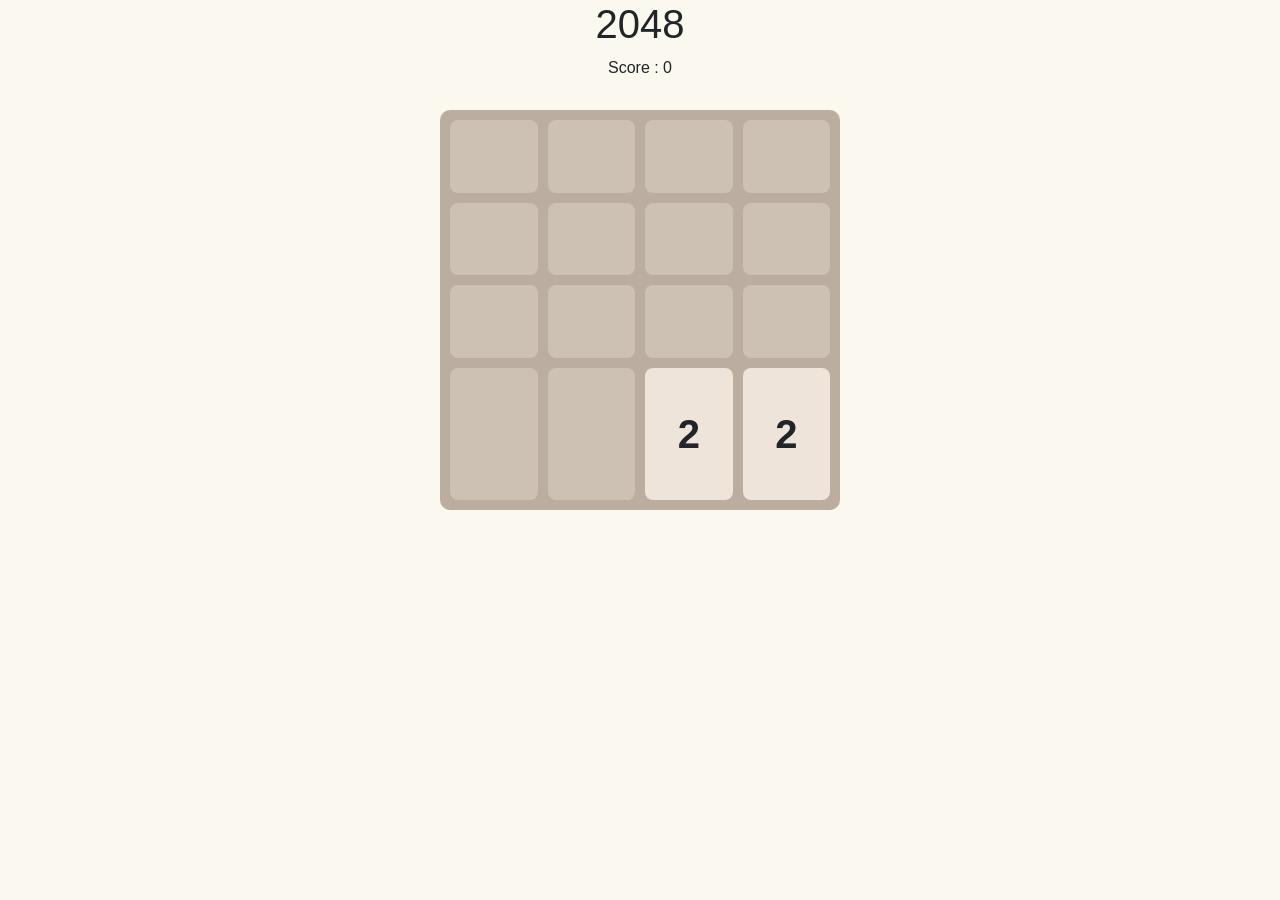
==== jeu.html @ 117e4043 "jeux" ====
<!DOCTYPE html>
<html lang="fr">
<head>
    <meta charset="UTF-8">
    <meta name="viewport" content="width=device-width, initial-scale=1.0">
    <link href="https://cdn.jsdelivr.net/npm/bootstrap@5.3.8/dist/css/bootstrap.min.css" rel="stylesheet" integrity="sha384-sRIl4kxILFvY47J16cr9ZwB07vP4J8+LH7qKQnuqkuIAvNWLzeN8tE5YBujZqJLB" crossorigin="anonymous">
    <title>Jeux</title>
  <title>2048</title>
  <link rel="stylesheet" href="jeu.css" />
</head>
<body>
  <h1>2048</h1>
  <div id="score">Score : 0</div>
  <div id="grid"></div>

  <script src="jeu.js"></script>
</body>
</html>
---- jeu.css ----
body {
  font-family: Arial, sans-serif;
  text-align: center;
  background: #faf8ef;
}

#grid {
  width: 400px;
  height: 400px;
  margin: 30px auto;
  display: grid;
  grid-template-columns: repeat(4, 1fr);
  gap: 10px;
  background: #bbada0;
  padding: 10px;
  border-radius: 10px;
}

.cell {
  background: #cdc1b4;
  font-size: 40px;
  font-weight: bold;
  display: flex;
  align-items: center;
  justify-content: center;
  border-radius: 8px;
}
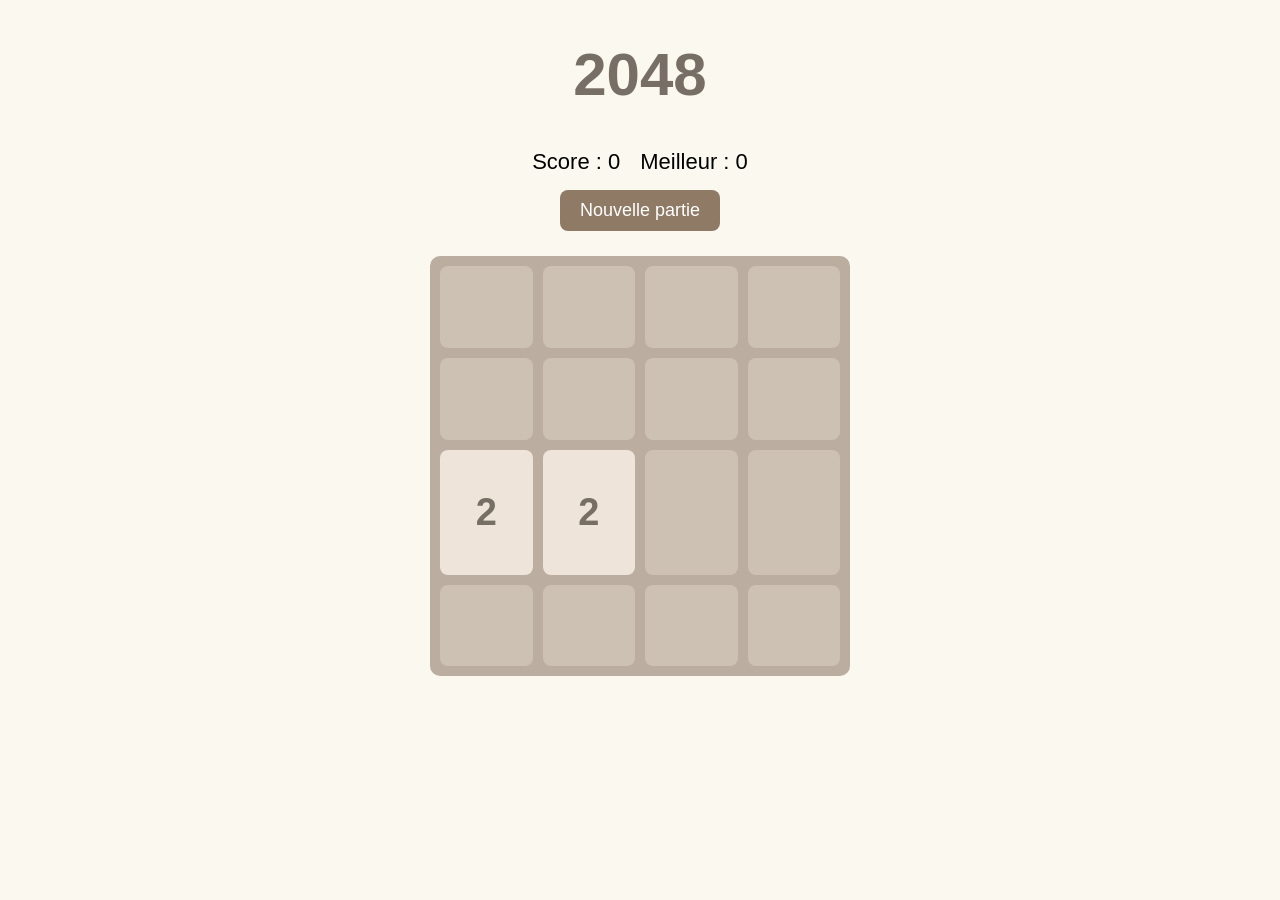
==== commit ef52058d: "jeux" ====
--- a/jeu.html
+++ b/jeu.html
@@ -1,17 +1,22 @@
-
 <!DOCTYPE html>
 <html lang="fr">
 <head>
-    <meta charset="UTF-8">
-    <meta name="viewport" content="width=device-width, initial-scale=1.0">
-    <link href="https://cdn.jsdelivr.net/npm/bootstrap@5.3.8/dist/css/bootstrap.min.css" rel="stylesheet" integrity="sha384-sRIl4kxILFvY47J16cr9ZwB07vP4J8+LH7qKQnuqkuIAvNWLzeN8tE5YBujZqJLB" crossorigin="anonymous">
-    <title>Jeux</title>
+  
+  <meta charset="UTF-8">
+  <meta name="viewport" content="width=device-width, initial-scale=1.0">
   <title>2048</title>
-  <link rel="stylesheet" href="jeu.css" />
+  <link rel="stylesheet" href="jeu.css">
 </head>
 <body>
   <h1>2048</h1>
-  <div id="score">Score : 0</div>
+
+  <div id="infos">
+    <div id="score">Score : 0</div>
+    <div id="best">Meilleur : 0</div>
+  </div>
+
+  <button id="restart">Nouvelle partie</button>
+
   <div id="grid"></div>
 
   <script src="jeu.js"></script>
--- a/jeu.css
+++ b/jeu.css
@@ -4,10 +4,33 @@
   background: #faf8ef;
 }
 
+h1 {
+  font-size: 60px;
+  color: #776e65;
+}
+
+#infos {
+  display: flex;
+  justify-content: center;
+  gap: 20px;
+  font-size: 22px;
+  margin-bottom: 15px;
+}
+
+button {
+  padding: 10px 20px;
+  font-size: 18px;
+  border: none;
+  border-radius: 8px;
+  background: #8f7a66;
+  color: white;
+  cursor: pointer;
+}
+
 #grid {
   width: 400px;
   height: 400px;
-  margin: 30px auto;
+  margin: 25px auto;
   display: grid;
   grid-template-columns: repeat(4, 1fr);
   gap: 10px;
@@ -18,10 +41,25 @@
 
 .cell {
   background: #cdc1b4;
-  font-size: 40px;
+  font-size: 38px;
   font-weight: bold;
+  color: #776e65;
   display: flex;
   align-items: center;
   justify-content: center;
   border-radius: 8px;
+  transition: all 0.15s ease;
 }
+
+.cell:not(:empty) {
+  animation: pop 0.15s;
+}
+
+@keyframes pop {
+  from {
+    transform: scale(0);
+  }
+  to {
+    transform: scale(1);
+  }
+}
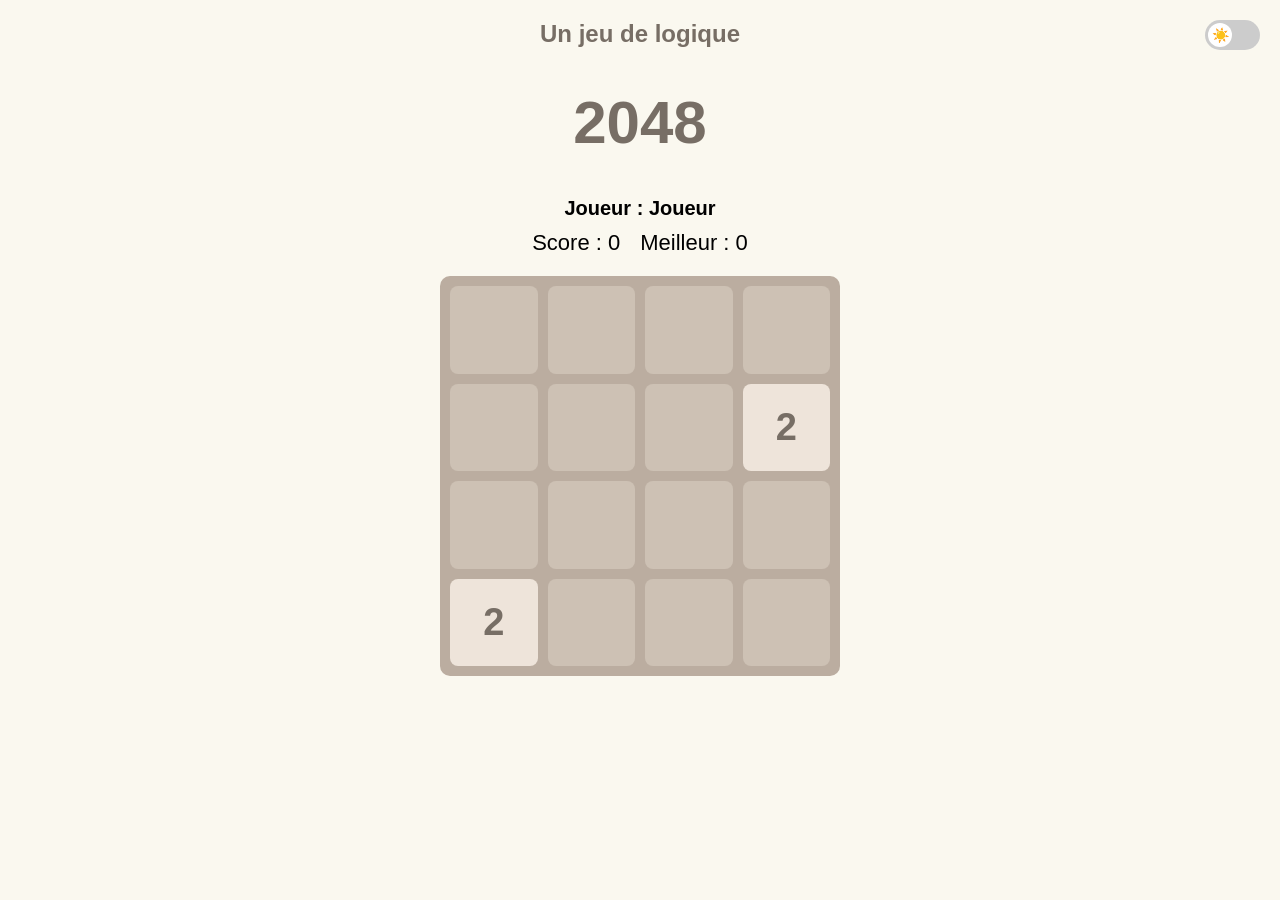
==== commit e72f4b5c: "modification important" ====
--- a/jeu.html
+++ b/jeu.html
@@ -1,14 +1,25 @@
+
 <!DOCTYPE html>
 <html lang="fr">
+
 <head>
-  
   <meta charset="UTF-8">
   <meta name="viewport" content="width=device-width, initial-scale=1.0">
   <title>2048</title>
-  <link rel="stylesheet" href="jeu.css">
+  <link rel="stylesheet" href="style.css">
 </head>
+
 <body>
+
+  <label class="switch">
+    <input type="checkbox" id="theme-toggle">
+    <span class="slider"></span>
+  </label>
+
+  <h2>Un jeu de logique</h2>
   <h1>2048</h1>
+
+  <div id="player"></div>
 
   <div id="infos">
     <div id="score">Score : 0</div>
@@ -17,8 +28,16 @@
 
   <button id="restart">Nouvelle partie</button>
 
+  <div id="message"></div>
+
   <div id="grid"></div>
 
-  <script src="jeu.js"></script>
+  <div id="ranking">
+    <h2>Top 10</h2>
+    <ol id="rankingList"></ol>
+  </div>
+
+  <script src="script.js"></script>
 </body>
+
 </html>
--- a/style.css
+++ b/style.css
@@ -0,0 +1,381 @@
+
+html,
+body {
+  font-family: Arial, sans-serif;
+  text-align: center;
+  background: #faf8ef;
+  margin: 0;
+  padding: 0;
+  overflow-x: hidden;
+  overflow-y: auto;
+}
+
+h1 {
+  font-size: 60px;
+  color: #776e65;
+}
+
+h2 {
+  color: #776e65;
+}
+
+#infos {
+  display: flex;
+  justify-content: center;
+  gap: 20px;
+  font-size: 22px;
+  margin-bottom: 15px;
+}
+
+button {
+  padding: 10px 20px;
+  font-size: 18px;
+  border: none;
+  border-radius: 8px;
+  background: #8f7a66;
+  color: white;
+  cursor: pointer;
+}
+
+button:hover {
+  background: #776e65;
+}
+
+#grid {
+  width: min(90vw, 400px);
+  aspect-ratio: 1 / 1;
+  margin: 20px auto;
+  display: grid;
+  grid-template-columns: repeat(4, 1fr);
+  grid-template-rows: repeat(4, 1fr);
+  gap: min(2vw, 10px);
+  background: #bbada0;
+  padding: min(2vw, 10px);
+  border-radius: 10px;
+  box-sizing: border-box;
+  min-height: 0;
+  min-width: 0;
+}
+
+.cell {
+  min-width: 0;
+  min-height: 0;
+  font-size: clamp(20px, 7vw, 38px);
+  font-weight: bold;
+  display: flex;
+  align-items: center;
+  justify-content: center;
+  border-radius: 8px;
+
+  /* Cases vides */
+  background: #cdc1b4;
+}
+
+.cell-2 {
+  background: #eee4da;
+  color: #776e65;
+}
+
+.cell-4 {
+  background: #ede0c8;
+  color: #776e65;
+}
+
+.cell-8 {
+  background: #f2b179;
+  color: #f9f6f2;
+}
+
+.cell-16 {
+  background: #f59563;
+  color: #f9f6f2;
+}
+
+.cell-32 {
+  background: #f67c5f;
+  color: #f9f6f2;
+}
+
+.cell-64 {
+  background: #f65e3b;
+  color: #f9f6f2;
+}
+
+.cell-128 {
+  background: #edcf72;
+  color: #f9f6f2;
+}
+
+.cell-256 {
+  background: #edcc61;
+  color: #f9f6f2;
+}
+
+.cell-512 {
+  background: #edc850;
+  color: #f9f6f2;
+}
+
+.cell-1024 {
+  background: #edc53f;
+  color: #f9f6f2;
+}
+
+.cell-2048 {
+  background: #edc22e;
+  color: #f9f6f2;
+}
+
+/* MODE SOMBRE */
+
+body.dark-theme {
+  background: #121212;
+  color: white;
+}
+
+body.dark-theme h1,
+body.dark-theme h2 {
+  color: white;
+}
+
+body.dark-theme #infos {
+  color: white;
+}
+
+body.dark-theme #grid {
+  background: #2d2d2d;
+}
+
+body.dark-theme button {
+  background: #444;
+  color: white;
+}
+
+body.dark-theme button:hover {
+  background: #666;
+}
+
+body.dark-theme .cell {
+  background: #3a3a3a;
+  border: 1px solid #333;
+}
+
+body.dark-theme .cell-2 {
+  background: #eee4da;
+  color: #776e65;
+}
+
+body.dark-theme .cell-4 {
+  background: #ede0c8;
+  color: #776e65;
+}
+
+body.dark-theme .cell-8 {
+  background: #f2b179;
+  color: #f9f6f2;
+}
+
+body.dark-theme .cell-16 {
+  background: #f59563;
+  color: #f9f6f2;
+}
+
+body.dark-theme .cell-32 {
+  background: #f67c5f;
+  color: #f9f6f2;
+}
+
+body.dark-theme .cell-64 {
+  background: #f65e3b;
+  color: #f9f6f2;
+}
+
+body.dark-theme .cell-128 {
+  background: #edcf72;
+  color: #f9f6f2;
+}
+
+body.dark-theme .cell-256 {
+  background: #edcc61;
+  color: #f9f6f2;
+}
+
+body.dark-theme .cell-512 {
+  background: #edc850;
+  color: #f9f6f2;
+}
+
+body.dark-theme .cell-1024 {
+  background: #edc53f;
+  color: #f9f6f2;
+}
+
+body.dark-theme .cell-2048 {
+  background: #edc22e;
+  color: #f9f6f2;
+}
+
+#message {
+  font-size: 24px;
+  margin-top: 20px;
+  color: #776e65;
+}
+
+body.dark-theme #message {
+  color: white;
+}
+
+/* SWITCH */
+
+.switch {
+  position: fixed;
+  top: 20px;
+  right: 20px;
+  width: 55px;
+  height: 30px;
+  z-index: 9999;
+}
+
+.switch input {
+  display: none;
+}
+
+.slider {
+  position: absolute;
+  inset: 0;
+  background: #ccc;
+  border-radius: 30px;
+  cursor: pointer;
+  transition: 0.3s;
+}
+
+.slider::before {
+  content: "☀️";
+  position: absolute;
+  width: 24px;
+  height: 24px;
+  left: 3px;
+  top: 3px;
+  background: white;
+  border-radius: 50%;
+  font-size: 14px;
+  line-height: 24px;
+  transition: 0.3s;
+}
+
+.switch input:checked + .slider {
+  background: #444;
+}
+
+.switch input:checked + .slider::before {
+  content: "🌙";
+  transform: translateX(25px);
+}
+
+/* ACCUEIL */
+
+#accueil {
+  max-width: 500px;
+  margin: 50px auto;
+}
+
+#accueil h1 {
+  font-size: 70px;
+}
+
+#playerName {
+  display: block;
+  width: 80%;
+  max-width: 300px;
+  margin: 20px auto;
+  padding: 12px;
+  font-size: 18px;
+  border: 2px solid #776e65;
+  border-radius: 8px;
+  box-sizing: border-box;
+  text-align: center;
+  background: white;
+  color: #776e65;
+}
+
+#player {
+  font-size: 20px;
+  font-weight: bold;
+  margin: 10px;
+}
+
+#ranking {
+  width: 350px;
+  max-width: 90%;
+  margin: 30px auto;
+  padding: 15px;
+  background: #eee4da;
+  border-radius: 10px;
+  box-sizing: border-box;
+}
+
+#ranking h2 {
+  color: #776e65;
+}
+
+#rankingList {
+  text-align: left;
+  padding-left: 35px;
+}
+
+#rankingList li {
+  padding: 6px;
+  font-size: 18px;
+  font-weight: bold;
+}
+
+body.dark-theme #ranking {
+  background: #333;
+  color: white;
+}
+
+body.dark-theme #ranking h2 {
+  color: white;
+}
+
+body.dark-theme #playerName {
+  background: #333;
+  color: white;
+  border-color: #777;
+}
+
+body.dark-theme #playerName::placeholder {
+  color: #bbb;
+}
+
+@media (max-width: 500px) {
+  body {
+    padding: 15px;
+  }
+
+  h1 {
+    font-size: 48px;
+  }
+
+  #grid {
+    width: 90vw;
+  }
+
+  .cell {
+    font-size: clamp(18px, 7vw, 30px);
+  }
+
+  #infos {
+    gap: 8px;
+    font-size: 18px;
+  }
+
+  #ranking {
+    width: 90%;
+  }
+
+  .switch {
+    top: 15px;
+    right: 15px;
+  }
+}
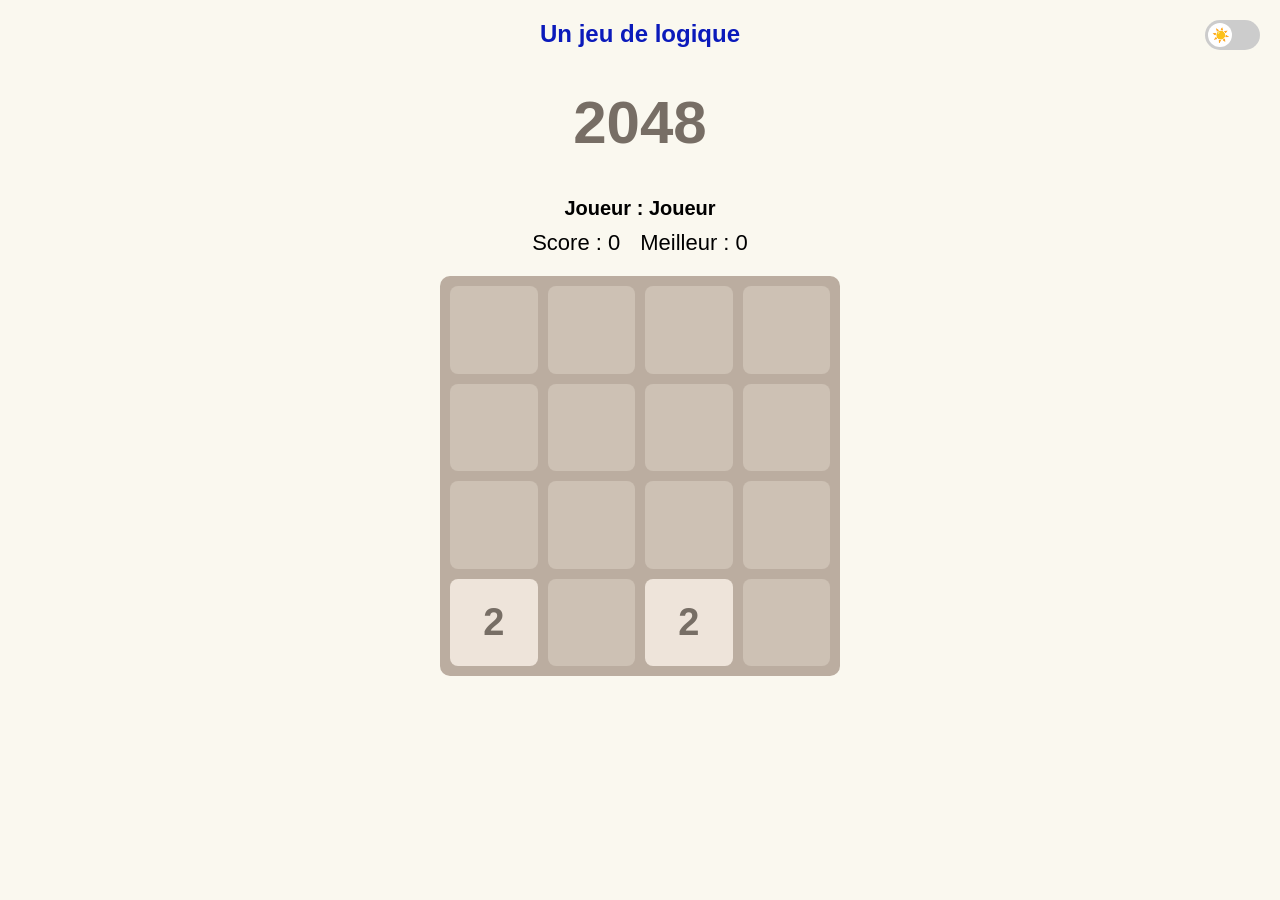
==== commit e6e86cc1: "modif legere" ====
--- a/jeu.html
+++ b/jeu.html
@@ -16,7 +16,7 @@
     <span class="slider"></span>
   </label>
 
-  <h2>Un jeu de logique</h2>
+  <h2 style="color: #0b1abb;">Un jeu de logique</h2>
   <h1>2048</h1>
 
   <div id="player"></div>
@@ -26,7 +26,7 @@
     <div id="best">Meilleur : 0</div>
   </div>
 
-  <button id="restart">Nouvelle partie</button>
+  <button id="restart" class="center">Nouvelle partie</button>
 
   <div id="message"></div>
 
--- a/style.css
+++ b/style.css
@@ -378,4 +378,10 @@
     top: 15px;
     right: 15px;
   }
+}
+
+
+.center {
+  display: block;
+  margin: 0 auto;
 }
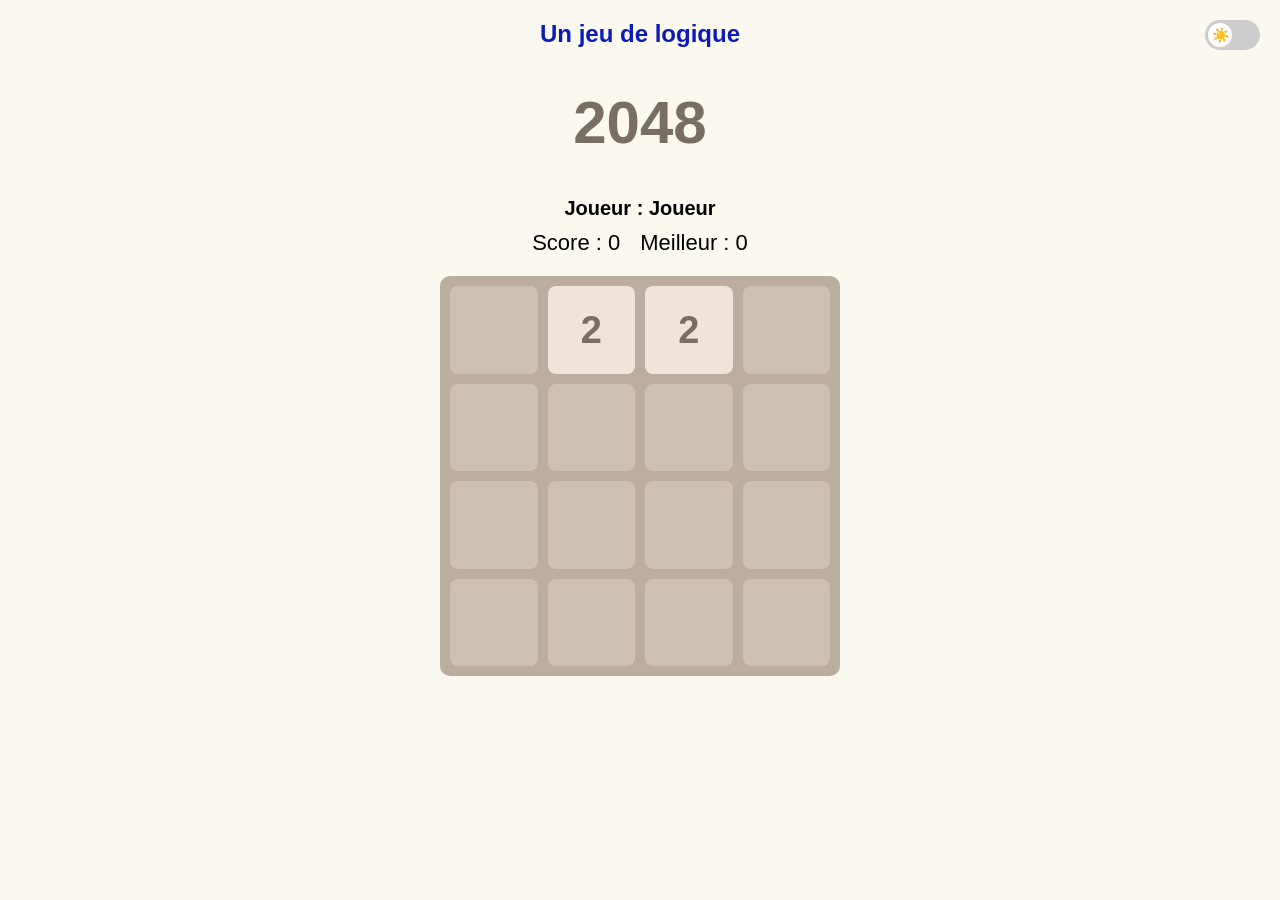
==== commit cb6c7f14: "modiffff" ====
--- a/jeu.html
+++ b/jeu.html
@@ -32,8 +32,8 @@
 
   <div id="grid"></div>
 
-  <div id="ranking">
-    <h2>Top 10</h2>
+  <div id="ranking" style="margin-top: 20px;">
+    <h2 style="color: #000000;">Top 10</h2>
     <ol id="rankingList"></ol>
   </div>
 
--- a/style.css
+++ b/style.css
@@ -327,6 +327,8 @@
   padding: 6px;
   font-size: 18px;
   font-weight: bold;
+  color: #01050689; 
+  margin-bottom: 5px;
 }
 
 body.dark-theme #ranking {
